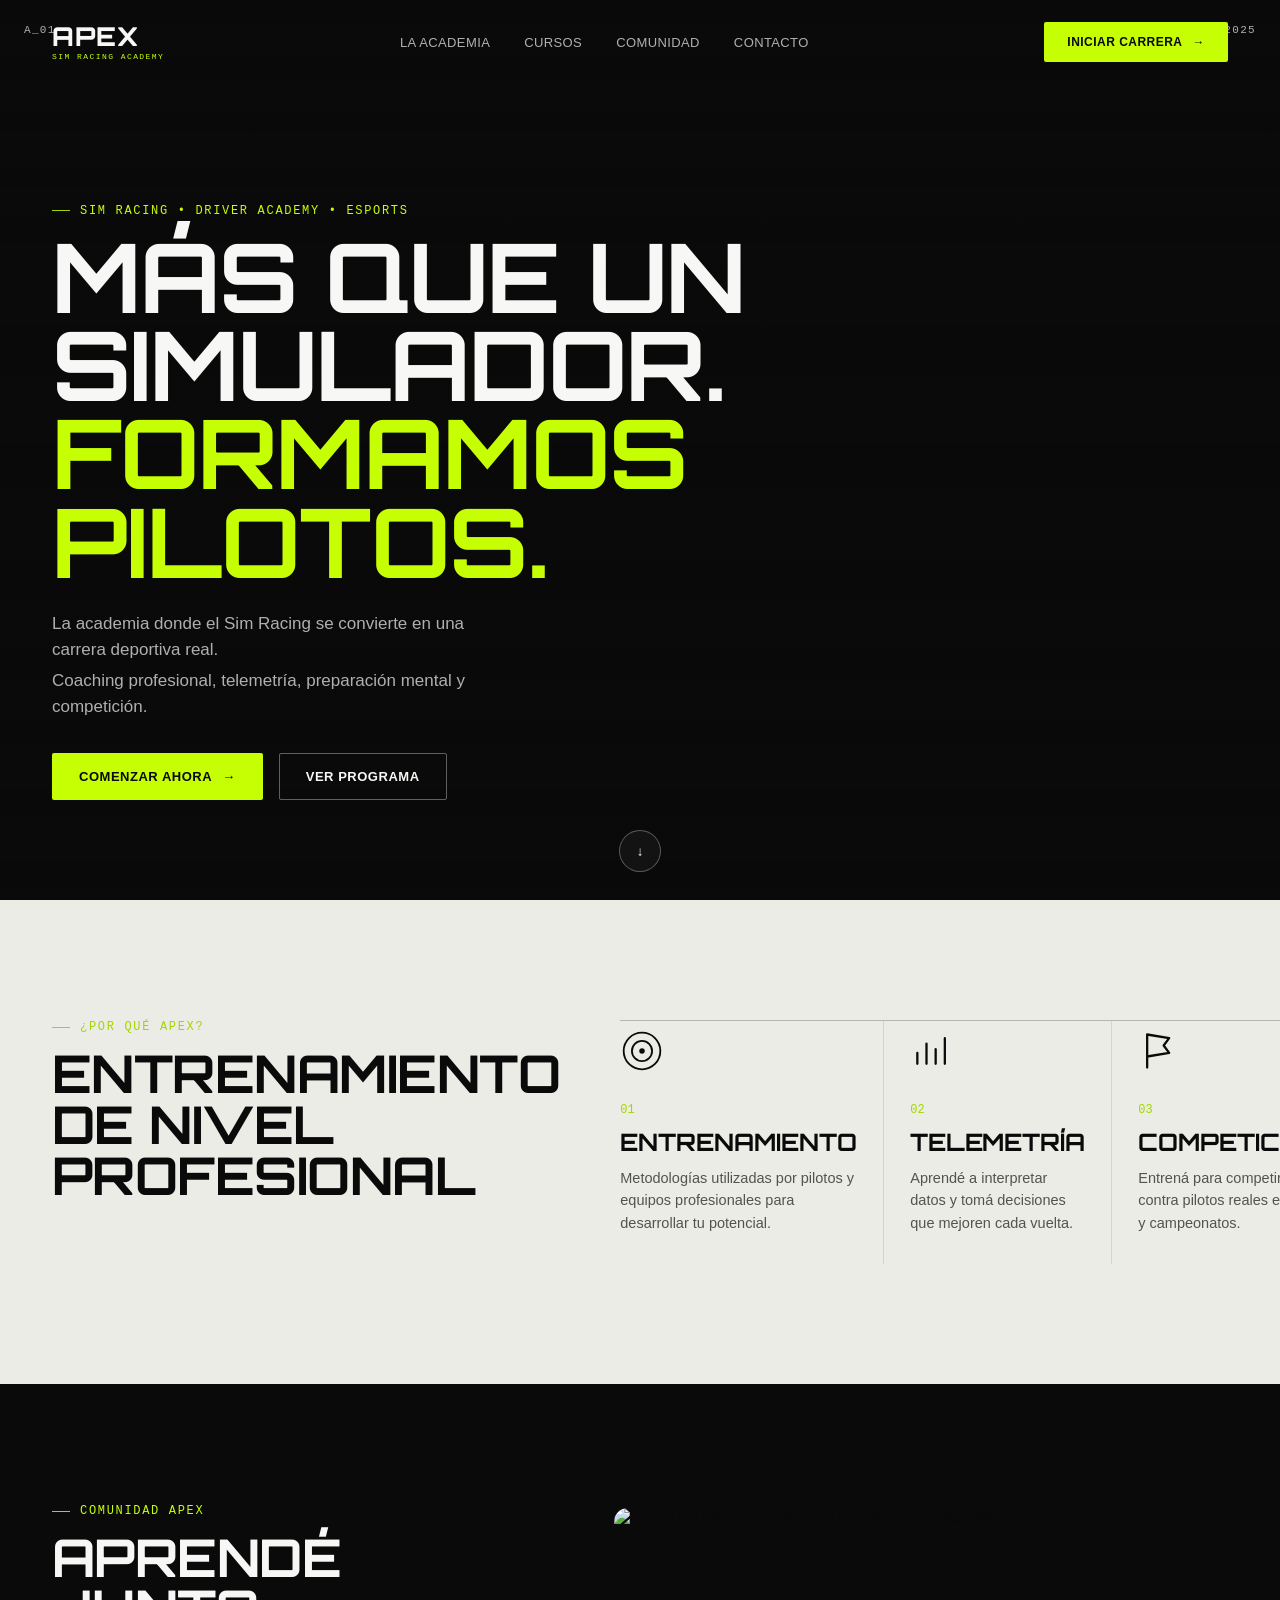
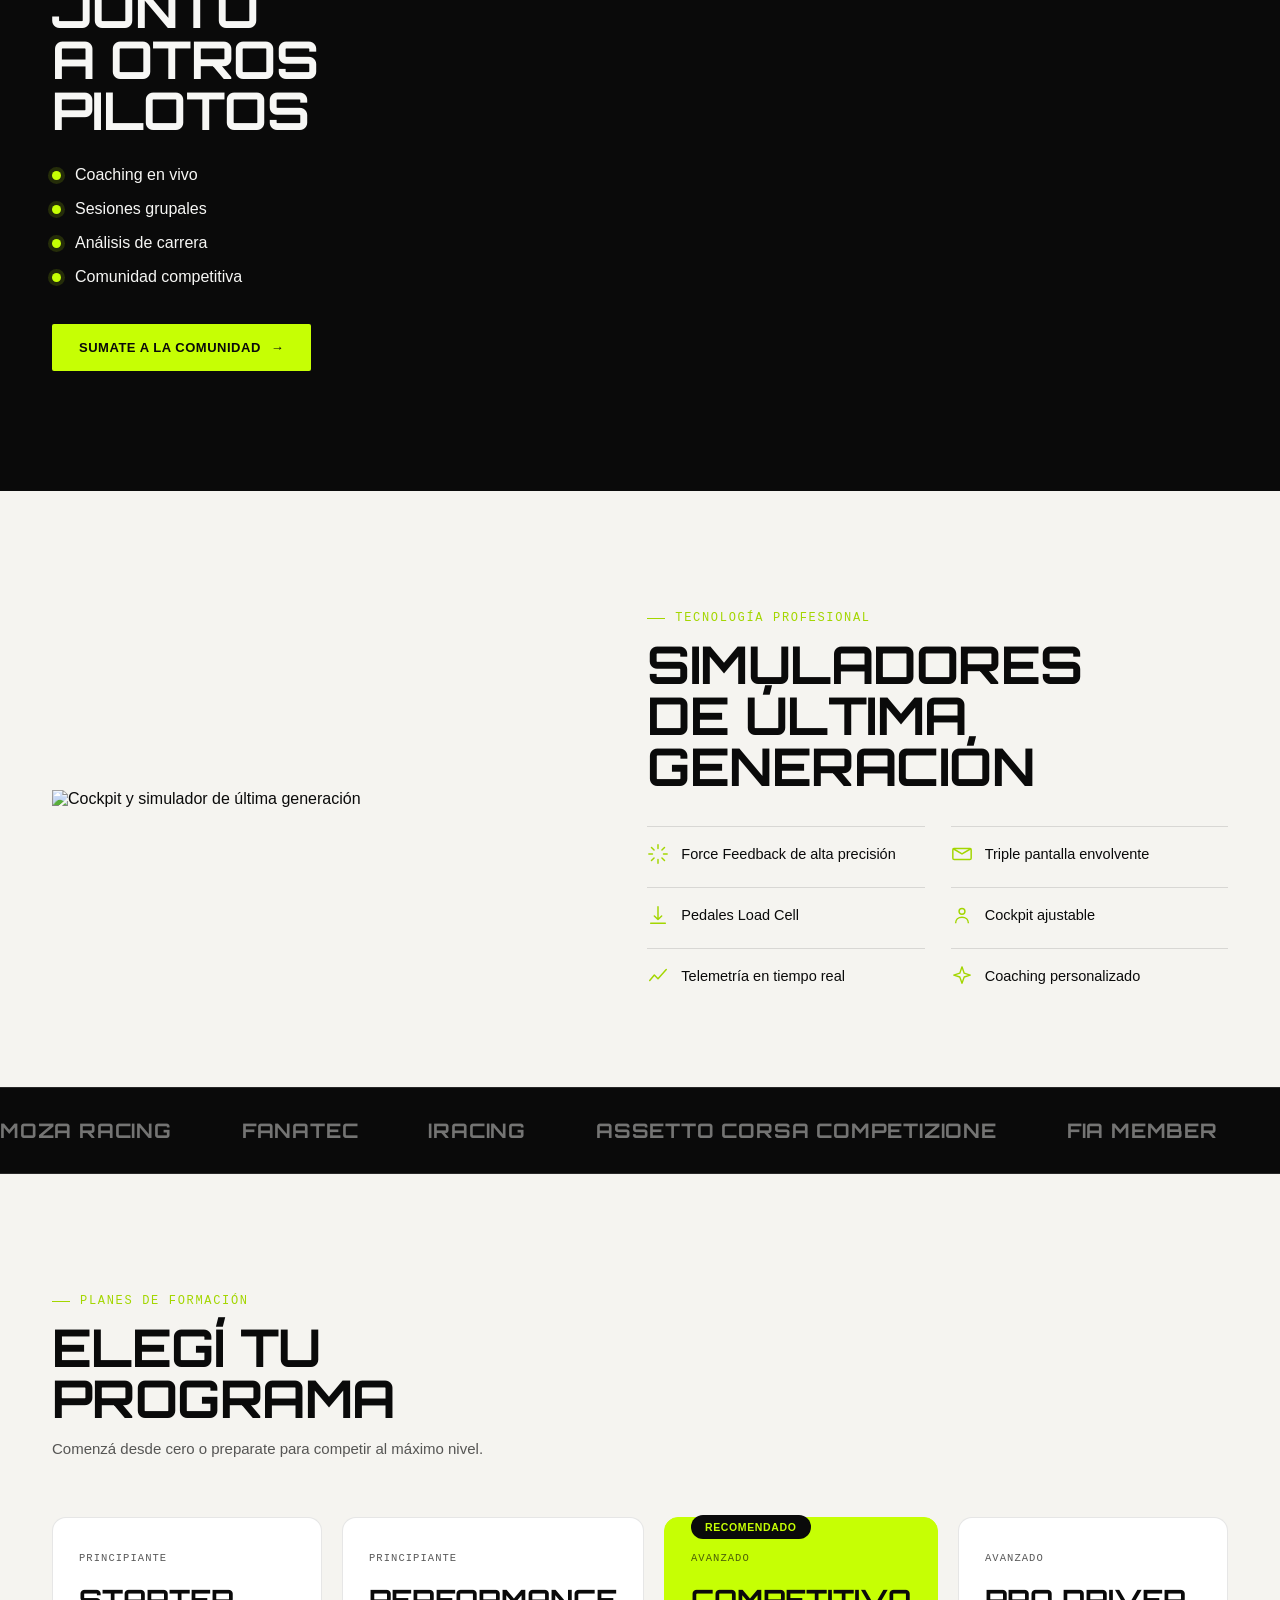
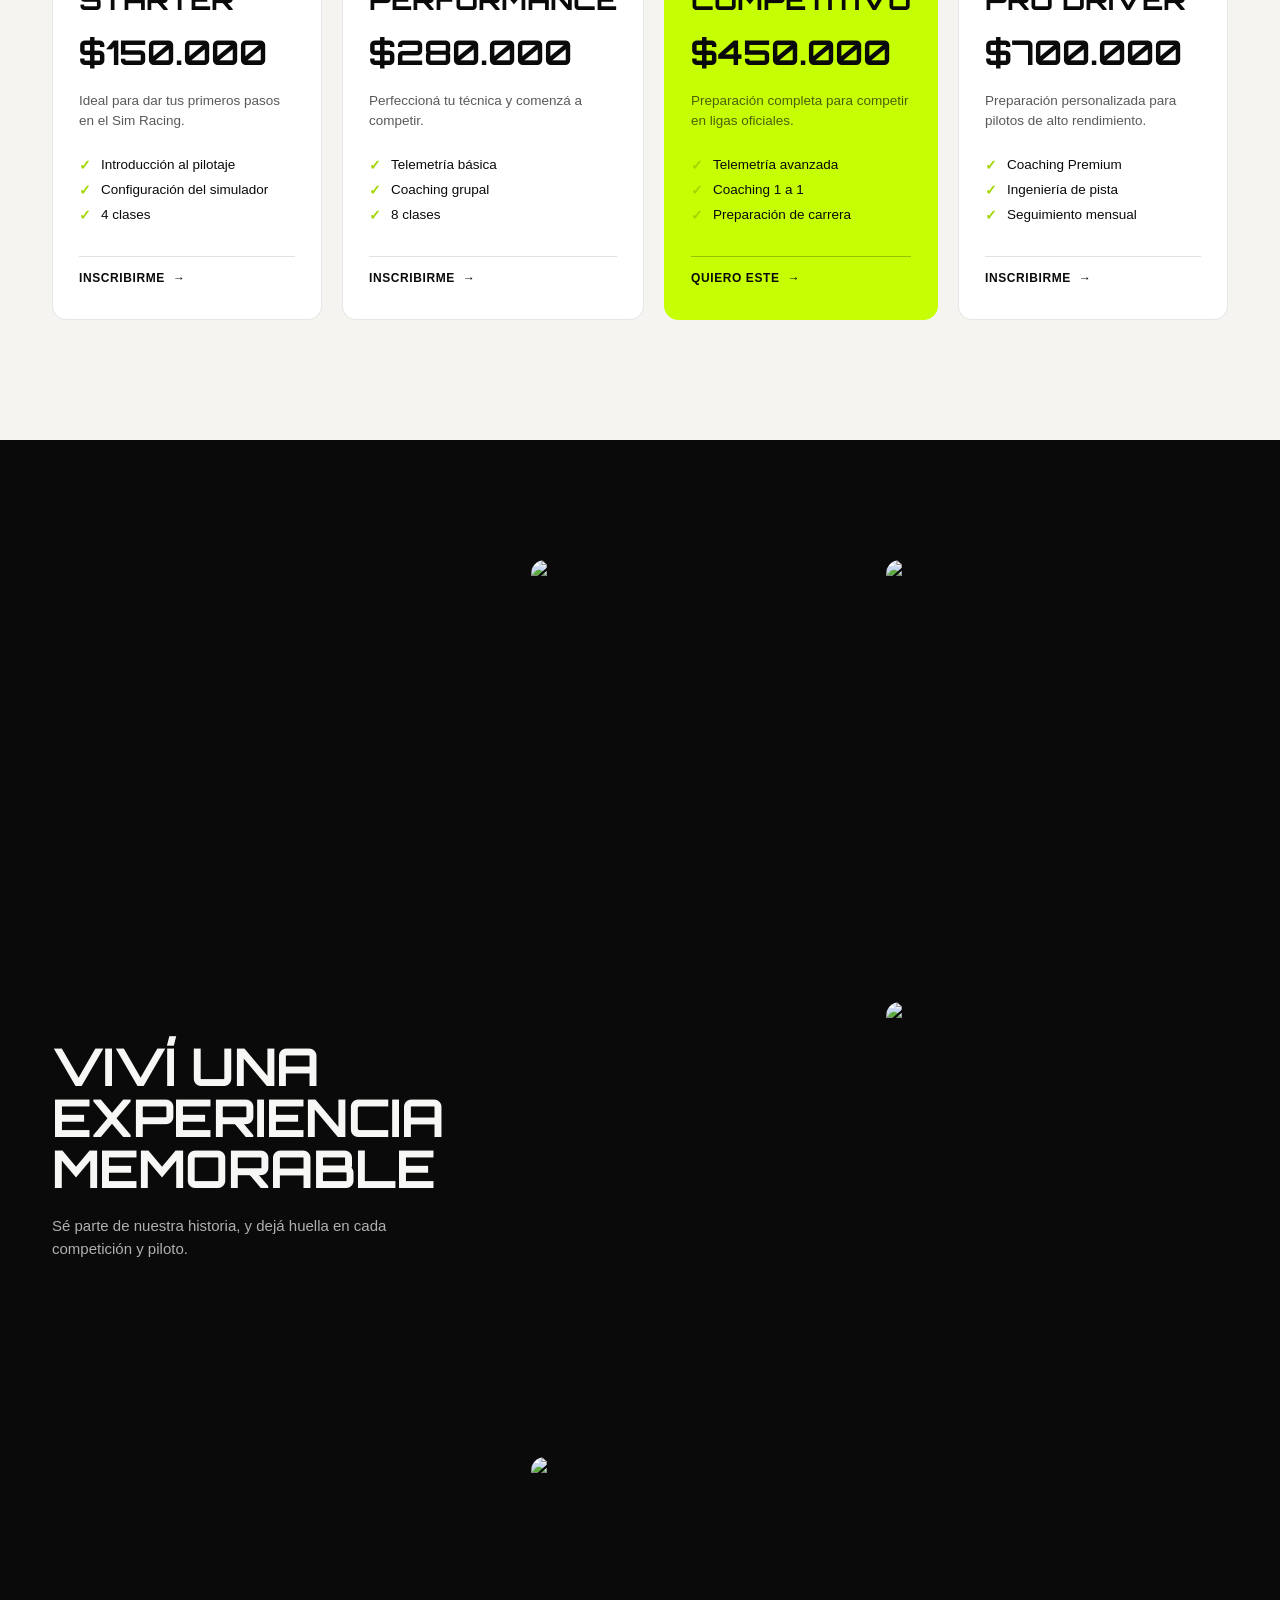
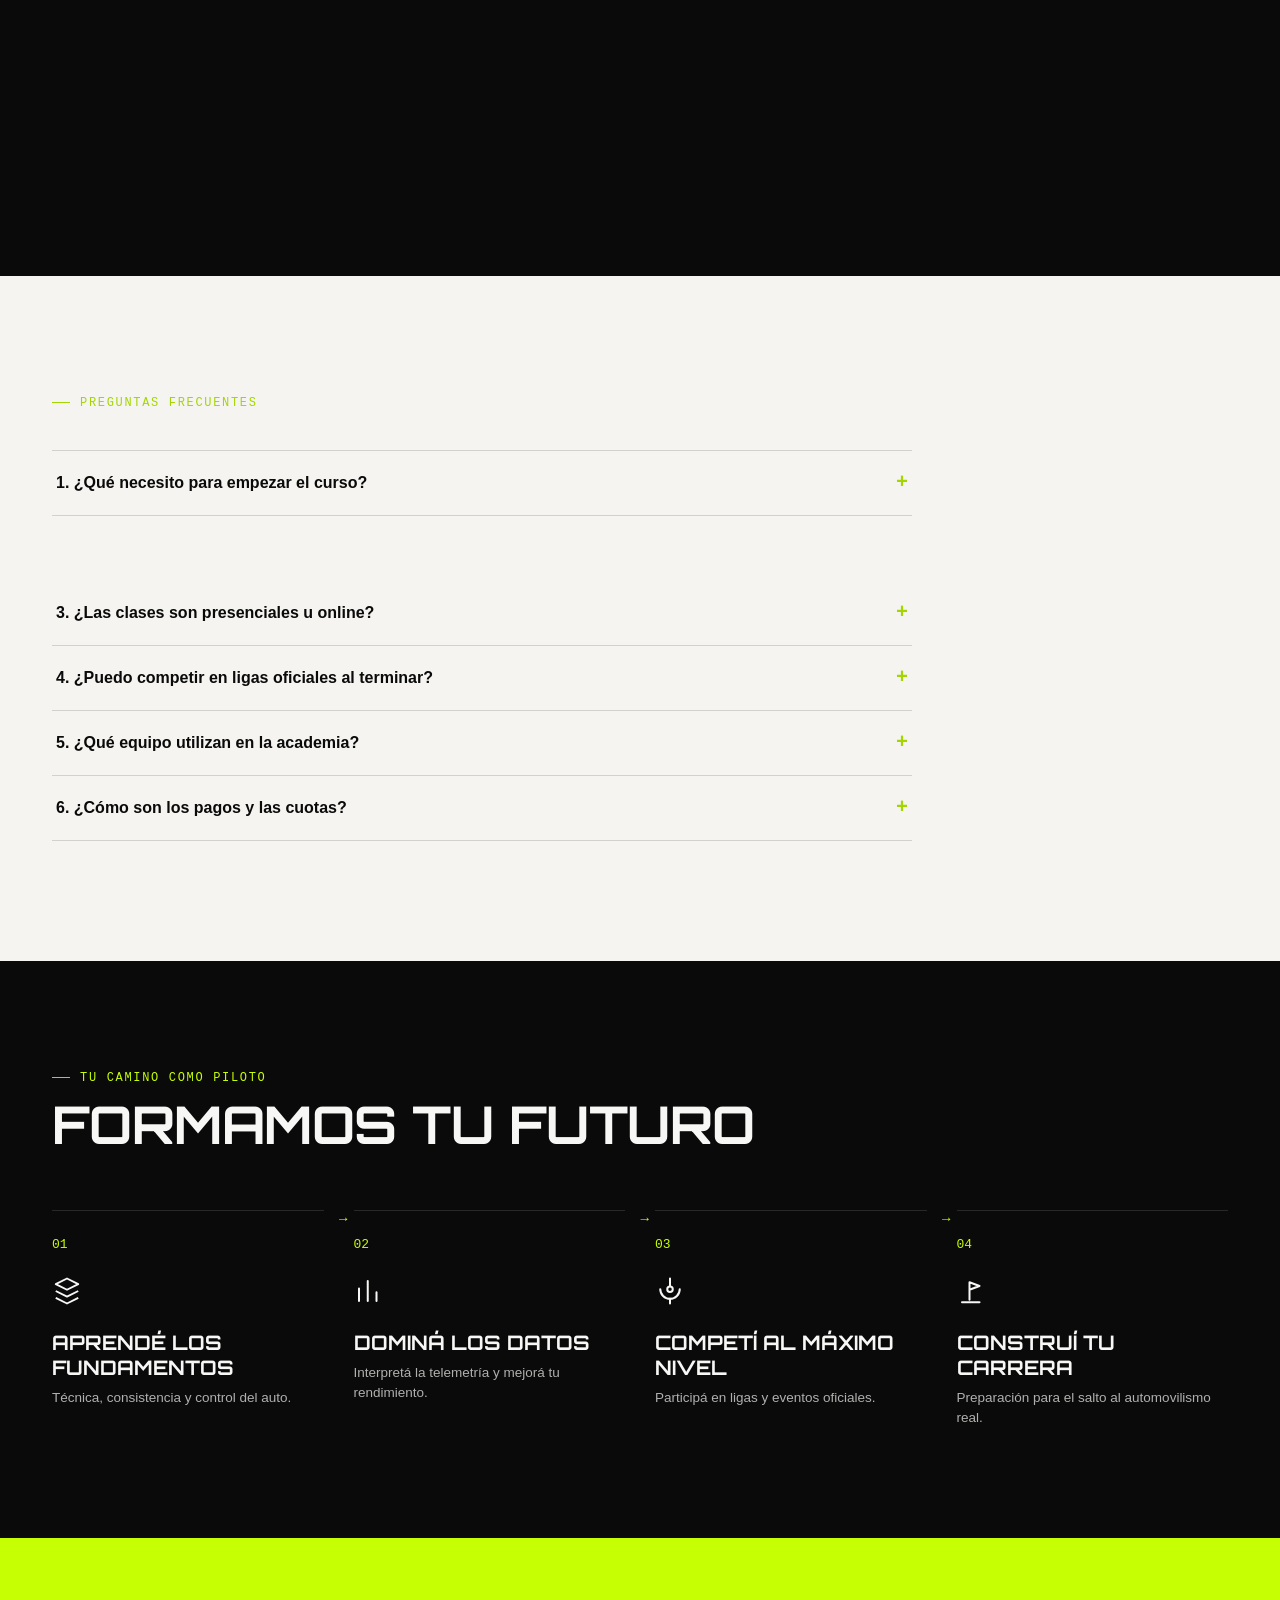
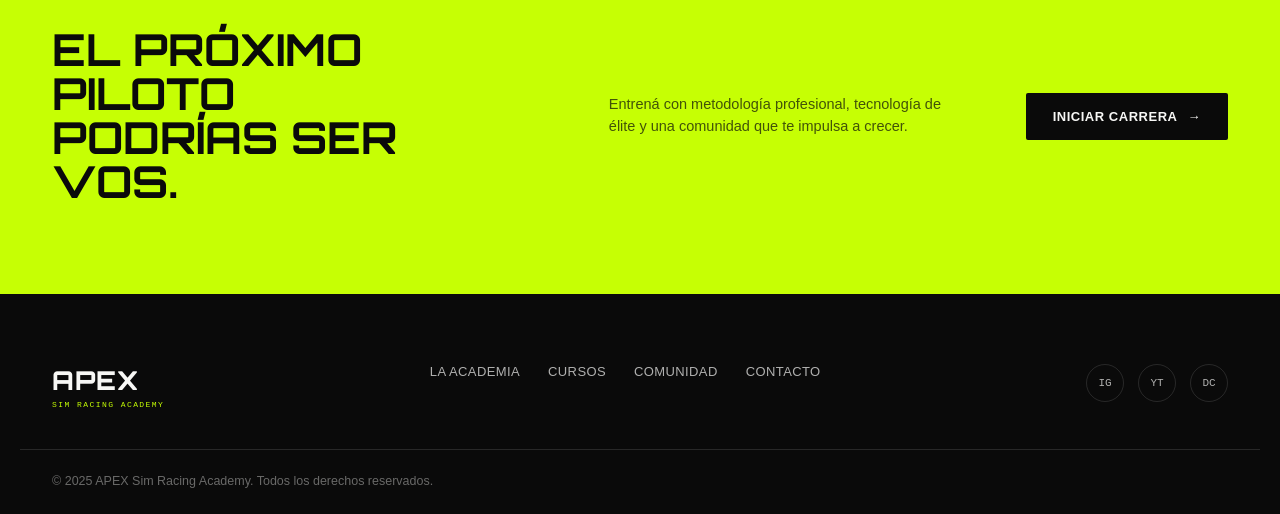
==== index.html @ f05c0f5e "Add files via upload primer subida" ====
<!DOCTYPE html>
<html lang="es">
<head>
  <meta charset="UTF-8" />
  <meta name="viewport" content="width=device-width, initial-scale=1.0" />
  <title>APEX — Sim Racing Academy</title>
  <meta name="description" content="La academia donde el Sim Racing se convierte en una carrera deportiva real. Coaching profesional, telemetría, preparación mental y competición." />
 <link rel="preconnect" href="https://fonts.googleapis.com">
 <link rel="preconnect" href="https://fonts.gstatic.com" crossorigin>
 <link href="https://fonts.googleapis.com/css2?family=Orbitron:wght@400..900&display=swap" rel="stylesheet">
  <link rel="stylesheet" href="css/style.css" />
  
</head>
<body>

  <!-- ===== NAVBAR ===== -->
  <header class="navbar" id="navbar">
    <div class="container navbar__inner">
      <a href="#" class="logo">
        <span class="logo__mark">APEX</span>
        <span class="logo__sub">SIM RACING ACADEMY</span>
      </a>

      <nav class="nav" id="nav">
        <a href="#academia" class="nav__link">La Academia</a>
        <a href="#programas" class="nav__link">Cursos</a>
        <a href="#comunidad" class="nav__link">Comunidad</a>
        <a href="#faq" class="nav__link">Contacto</a>
      </nav>

      <a href="#programas" class="btn btn--lime btn--nav">Iniciar Carrera <span class="arrow">→</span></a>

      <button class="burger" id="burger" aria-label="Abrir menú" aria-expanded="false">
        <span></span><span></span><span></span>
      </button>
    </div>
  </header>

  <!-- ===== HERO ===== -->
  <section class="hero" id="hero">
       <!-- ===== REEMPLAZAR ESTE BLOQUE EN TU HTML ===== -->
    <div class="hero__bg">
      <video autoplay muted loop playsinline class="hero__video">
        <source src="Video/video_hero.mp4" type="video/mp4" />
        Tu navegador no soporta videos nativos.
      </video>
      <div class="hero__scrim"></div>
    </div>
    <!-- ============================================== -->


    <div class="hero__frame-marks" aria-hidden="true">
      <span class="corner corner--tl">A_01</span>
      <span class="corner corner--tr">EST. 2025</span>
    </div>

    <div class="container hero__content">
      <p class="eyebrow eyebrow--light">Sim Racing • Driver Academy • Esports</p>
      <h1 class="hero__title">
        Más que un<br />
        simulador.<br />
        <span class="text-lime">Formamos pilotos.</span>
      </h1>
      <p class="hero__desc">
        La academia donde el Sim Racing se convierte en una carrera deportiva real.
      </p>
      <p class="hero__desc hero__desc--muted">
        Coaching profesional, telemetría, preparación mental y competición.
      </p>

      <div class="hero__actions">
        <a href="#programas" class="btn btn--lime">Comenzar ahora <span class="arrow">→</span></a>
        <a href="detalle.html" class="btn btn--ghost">Ver programa</a>
      </div>
    </div>

    <button class="scroll-cue" id="scrollCue" aria-label="Bajar a la siguiente sección">
      <span>↓</span>
    </button>
  </section>

  <!-- ===== POR QUÉ APEX ===== -->
  <section class="why" id="academia">
    <div class="container why__grid">
      <div class="why__intro reveal">
        <p class="eyebrow">¿Por qué APEX?</p>
        <h2 class="section-title">Entrenamiento<br />de nivel<br />profesional</h2>
      </div>

      <div class="why__cards">
        <article class="why-card reveal">
          <div class="why-card__icon">
            <svg viewBox="0 0 48 48" fill="none"><circle cx="24" cy="24" r="20" stroke="currentColor" stroke-width="2"/><circle cx="24" cy="24" r="11" stroke="currentColor" stroke-width="2"/><circle cx="24" cy="24" r="3" fill="currentColor"/></svg>
          </div>
          <span class="why-card__num">01</span>
          <h3 class="why-card__title">Entrenamiento</h3>
          <p class="why-card__text">Metodologías utilizadas por pilotos y equipos profesionales para desarrollar tu potencial.</p>
        </article>

        <article class="why-card reveal">
          <div class="why-card__icon">
            <svg viewBox="0 0 48 48" fill="none"><path d="M8 38V26M18 38V16M28 38V22M38 38V10" stroke="currentColor" stroke-width="2.5" stroke-linecap="round"/></svg>
          </div>
          <span class="why-card__num">02</span>
          <h3 class="why-card__title">Telemetría</h3>
          <p class="why-card__text">Aprendé a interpretar datos y tomá decisiones que mejoren cada vuelta.</p>
        </article>

        <article class="why-card reveal">
          <div class="why-card__icon">
            <svg viewBox="0 0 48 48" fill="none"><path d="M10 6v36M10 6l24 4-6 8 6 8-24 4" stroke="currentColor" stroke-width="2.5" stroke-linejoin="round" stroke-linecap="round"/></svg>
          </div>
          <span class="why-card__num">03</span>
          <h3 class="why-card__title">Competición</h3>
          <p class="why-card__text">Entrená para competir contra pilotos reales en ligas y campeonatos.</p>
        </article>
      </div>
    </div>
  </section>

  <!-- ===== COMUNIDAD ===== -->
  <section class="community" id="comunidad">
    <div class="container community__grid">
      <div class="community__text reveal">
        <p class="eyebrow eyebrow--light">Comunidad APEX</p>
        <h2 class="section-title text-white">Aprendé junto<br />a otros pilotos</h2>

        <ul class="community__list">
          <li><span class="dot"></span> Coaching en vivo</li>
          <li><span class="dot"></span> Sesiones grupales</li>
          <li><span class="dot"></span> Análisis de carrera</li>
          <li><span class="dot"></span> Comunidad competitiva</li>
        </ul>

        <a href="#faq" class="btn btn--lime">Sumate a la comunidad <span class="arrow">→</span></a>
      </div>

      <div class="community__media reveal">
        <img src="images/imagen_02.jpg" alt="Grupo de pilotos entrenando juntos en simuladores" />
      </div>
    </div>
  </section>

  <!-- ===== TECNOLOGÍA ===== -->
  <section class="tech">
    <div class="container tech__grid">
      <div class="tech__media reveal">
        <img src="images/imagen_03.png" alt="Cockpit y simulador de última generación" />
      </div>

      <div class="tech__text reveal">
        <p class="eyebrow">Tecnología profesional</p>
        <h2 class="section-title">Simuladores<br />de última<br />generación</h2>

        <div class="tech__features">
          <div class="tech-feature">
            <svg viewBox="0 0 24 24" fill="none"><path d="M12 2v4M12 18v4M4.9 4.9l2.8 2.8M16.3 16.3l2.8 2.8M2 12h4M18 12h4M4.9 19.1l2.8-2.8M16.3 7.7l2.8-2.8" stroke="currentColor" stroke-width="1.6" stroke-linecap="round"/></svg>
            <span>Force Feedback de alta precisión</span>
          </div>
          <div class="tech-feature">
            <svg viewBox="0 0 24 24" fill="none"><rect x="2" y="6" width="20" height="12" rx="1.5" stroke="currentColor" stroke-width="1.6"/><path d="M2 6l10 6 10-6" stroke="currentColor" stroke-width="1.6"/></svg>
            <span>Triple pantalla envolvente</span>
          </div>
          <div class="tech-feature">
            <svg viewBox="0 0 24 24" fill="none"><path d="M12 3v14M8 13l4 4 4-4" stroke="currentColor" stroke-width="1.6" stroke-linecap="round" stroke-linejoin="round"/><path d="M4 21h16" stroke="currentColor" stroke-width="1.6" stroke-linecap="round"/></svg>
            <span>Pedales Load Cell</span>
          </div>
          <div class="tech-feature">
            <svg viewBox="0 0 24 24" fill="none"><circle cx="12" cy="8" r="3.2" stroke="currentColor" stroke-width="1.6"/><path d="M5 21c0-4 3-6.5 7-6.5S19 17 19 21" stroke="currentColor" stroke-width="1.6"/></svg>
            <span>Cockpit ajustable</span>
          </div>
          <div class="tech-feature">
            <svg viewBox="0 0 24 24" fill="none"><path d="M3 17l5-6 4 4 9-10" stroke="currentColor" stroke-width="1.6" stroke-linecap="round" stroke-linejoin="round"/></svg>
            <span>Telemetría en tiempo real</span>
          </div>
          <div class="tech-feature">
            <svg viewBox="0 0 24 24" fill="none"><path d="M12 2l2.4 6.9L21 11l-6.6 2.1L12 20l-2.4-6.9L3 11l6.6-2.1L12 2z" stroke="currentColor" stroke-width="1.5" stroke-linejoin="round"/></svg>
            <span>Coaching personalizado</span>
          </div>
        </div>
      </div>
    </div>

    <!-- Brand strip -->
    <div class="brandstrip">
      <div class="brandstrip__track">
        <span>MOZA RACING</span>
        <span>FANATEC</span>
        <span>iRACING</span>
        <span>ASSETTO CORSA COMPETIZIONE</span>
        <span>FIA MEMBER</span>
        <span>MOZA RACING</span>
        <span>FANATEC</span>
        <span>iRACING</span>
        <span>ASSETTO CORSA COMPETIZIONE</span>
        <span>FIA MEMBER</span>
      </div>
    </div>
  </section>

  <!-- ===== PLANES ===== -->
  <section class="pricing" id="programas">
    <div class="container">
      <div class="pricing__head reveal">
        <p class="eyebrow">Planes de formación</p>
        <h2 class="section-title">Elegí tu programa</h2>
        <p class="pricing__desc">Comenzá desde cero o preparate para competir al máximo nivel.</p>
      </div>

      <div class="pricing__grid">
        <article class="plan reveal">
          <p class="plan__tag">Principiante</p>
          <h3 class="plan__name">Starter</h3>
          <p class="plan__price">$150.000</p>
          <p class="plan__desc">Ideal para dar tus primeros pasos en el Sim Racing.</p>
          <ul class="plan__list">
            <li>Introducción al pilotaje</li>
            <li>Configuración del simulador</li>
            <li>4 clases</li>
          </ul>
          <a href="#" class="plan__cta">Inscribirme <span class="arrow">→</span></a>
        </article>

        <article class="plan reveal">
          <p class="plan__tag">Principiante</p>
          <h3 class="plan__name">Performance</h3>
          <p class="plan__price">$280.000</p>
          <p class="plan__desc">Perfeccioná tu técnica y comenzá a competir.</p>
          <ul class="plan__list">
            <li>Telemetría básica</li>
            <li>Coaching grupal</li>
            <li>8 clases</li>
          </ul>
          <a href="#" class="plan__cta">Inscribirme <span class="arrow">→</span></a>
        </article>

        <article class="plan plan--featured reveal">
          <p class="plan__badge">Recomendado</p>
          <p class="plan__tag">Avanzado</p>
          <h3 class="plan__name">Competitivo</h3>
          <p class="plan__price">$450.000</p>
          <p class="plan__desc">Preparación completa para competir en ligas oficiales.</p>
          <ul class="plan__list">
            <li>Telemetría avanzada</li>
            <li>Coaching 1 a 1</li>
            <li>Preparación de carrera</li>
          </ul>
          <a href="#" class="plan__cta plan__cta--dark">Quiero este <span class="arrow">→</span></a>
        </article>

        <article class="plan reveal">
          <p class="plan__tag">Avanzado</p>
          <h3 class="plan__name">Pro Driver</h3>
          <p class="plan__price">$700.000</p>
          <p class="plan__desc">Preparación personalizada para pilotos de alto rendimiento.</p>
          <ul class="plan__list">
            <li>Coaching Premium</li>
            <li>Ingeniería de pista</li>
            <li>Seguimiento mensual</li>
          </ul>
          <a href="#" class="plan__cta">Inscribirme <span class="arrow">→</span></a>
        </article>
      </div>
    </div>
  </section>

  <!-- ===== EXPERIENCIA / GALERÍA ===== -->
  <section class="gallery">
    <div class="container gallery__grid">
      <div class="gallery__text reveal">
        <h2 class="section-title text-white">Viví una<br />experiencia<br />memorable</h2>
        <p class="gallery__desc">Sé parte de nuestra historia, y dejá huella en cada competición y piloto.</p>
      </div>

      <div class="gallery__media">
        <div class="gallery__big reveal">
          <img src="images/imagen_04.jpg" alt="Piloto sosteniendo un trofeo de competición" />
        </div>
        <div class="gallery__small-grid">
          <div class="reveal"><img src="images/imagen_05.jpg" alt="Pilotos analizando telemetría en vivo" /></div>
          <div class="reveal"><img src="images/imagen_06.jpg" alt="Detalle de manos en el volante durante una carrera" /></div>
        </div>
        <div class="gallery__wide reveal">
          <img src="images/imagen_07.jpg" alt="Sala de simuladores APEX con vista general" />
        </div>
      </div>
    </div>
  </section>

  <!-- ===== FAQ ===== -->
  <section class="faq" id="faq">
    <div class="container">
      <p class="eyebrow reveal">Preguntas frecuentes</p>

      <div class="faq__list">
        <div class="faq-item reveal">
          <button class="faq-item__q">
            <span>1. ¿Qué necesito para empezar el curso?</span>
            <span class="faq-item__icon">+</span>
          </button>
          <div class="faq-item__a">
            <p>Solo necesitás ganas de aprender. Nosotros ponemos el simulador, el equipo y el plan de entrenamiento adaptado a tu nivel.</p>
          </div>
        </div>

        <div class="faq-item reveal">
          <button class="faq-item__q">
            <span>2. ¿Necesito experiencia previa en Sim Racing?</span>
            <span class="faq-item__icon">+</span>
          </button>
          <div class="faq-item__a">
            <p>No. Tenemos programas para principiantes que arrancan desde cero y programas avanzados para pilotos con experiencia.</p>
          </div>
        </div>

        <div class="faq-item reveal">
          <button class="faq-item__q">
            <span>3. ¿Las clases son presenciales u online?</span>
            <span class="faq-item__icon">+</span>
          </button>
          <div class="faq-item__a">
            <p>Ofrecemos ambas modalidades: entrenamiento presencial en nuestro centro y coaching online con telemetría compartida.</p>
          </div>
        </div>

        <div class="faq-item reveal">
          <button class="faq-item__q">
            <span>4. ¿Puedo competir en ligas oficiales al terminar?</span>
            <span class="faq-item__icon">+</span>
          </button>
          <div class="faq-item__a">
            <p>Sí, los planes Competitivo y Pro Driver incluyen preparación específica para competir en ligas y campeonatos oficiales.</p>
          </div>
        </div>

        <div class="faq-item reveal">
          <button class="faq-item__q">
            <span>5. ¿Qué equipo utilizan en la academia?</span>
            <span class="faq-item__icon">+</span>
          </button>
          <div class="faq-item__a">
            <p>Trabajamos con marcas líderes del sector como Moza Racing, Fanatec y simuladores certificados para competición oficial.</p>
          </div>
        </div>

        <div class="faq-item reveal">
          <button class="faq-item__q">
            <span>6. ¿Cómo son los pagos y las cuotas?</span>
            <span class="faq-item__icon">+</span>
          </button>
          <div class="faq-item__a">
            <p>Podés abonar cada plan en un pago único o en cuotas. Escribinos y te contamos las opciones disponibles.</p>
          </div>
        </div>
      </div>
    </div>
  </section>

  <!-- ===== PROCESO ===== -->
  <section class="process">
    <div class="container">
      <p class="eyebrow eyebrow--light reveal">Tu camino como piloto</p>
      <h2 class="section-title text-white reveal">Formamos tu futuro</h2>

      <div class="process__grid">
        <div class="process-step reveal">
          <span class="process-step__num">01</span>
          <svg viewBox="0 0 24 24" fill="none"><path d="M12 2l9 4.5L12 11 3 6.5 12 2z" stroke="currentColor" stroke-width="1.5" stroke-linejoin="round"/><path d="M3 12l9 4.5 9-4.5M3 17.5l9 4.5 9-4.5" stroke="currentColor" stroke-width="1.5" stroke-linejoin="round"/></svg>
          <h3>Aprendé los fundamentos</h3>
          <p>Técnica, consistencia y control del auto.</p>
        </div>
        <div class="process-step reveal">
          <span class="process-step__num">02</span>
          <svg viewBox="0 0 24 24" fill="none"><path d="M4 20V10M11 20V4M18 20v-7" stroke="currentColor" stroke-width="1.6" stroke-linecap="round"/></svg>
          <h3>Dominá los datos</h3>
          <p>Interpretá la telemetría y mejorá tu rendimiento.</p>
        </div>
        <div class="process-step reveal">
          <span class="process-step__num">03</span>
          <svg viewBox="0 0 24 24" fill="none"><path d="M12 2v6M12 22v-4M4.2 10.5a7.8 7.8 0 0015.6 0" stroke="currentColor" stroke-width="1.6" stroke-linecap="round"/><circle cx="12" cy="10.5" r="2.2" stroke="currentColor" stroke-width="1.6"/></svg>
          <h3>Competí al máximo nivel</h3>
          <p>Participá en ligas y eventos oficiales.</p>
        </div>
        <div class="process-step reveal">
          <span class="process-step__num">04</span>
          <svg viewBox="0 0 24 24" fill="none"><path d="M10 5v14M10 5l8 3-8 3" stroke="currentColor" stroke-width="1.6" stroke-linejoin="round" stroke-linecap="round"/><path d="M4 21h14" stroke="currentColor" stroke-width="1.6" stroke-linecap="round"/></svg>
          <h3>Construí tu carrera</h3>
          <p>Preparación para el salto al automovilismo real.</p>
        </div>
      </div>
    </div>
  </section>

  <!-- ===== CTA FINAL ===== -->
  <section class="cta-final">
    <div class="container cta-final__inner reveal">
      <h2 class="cta-final__title">El próximo piloto<br />podrías ser vos.</h2>
      <p class="cta-final__text">Entrená con metodología profesional, tecnología de élite y una comunidad que te impulsa a crecer.</p>
      <a href="#programas" class="btn btn--dark">Iniciar carrera <span class="arrow">→</span></a>
    </div>
  </section>

  <!-- ===== FOOTER ===== -->
  <footer class="footer">
    <div class="container footer__grid">
      <div class="footer__brand">
        <span class="logo__mark">APEX</span>
        <span class="logo__sub">SIM RACING ACADEMY</span>
      </div>

      <nav class="footer__links">
        <a href="#academia">La Academia</a>
        <a href="#programas">Cursos</a>
        <a href="#comunidad">Comunidad</a>
        <a href="#faq">Contacto</a>
      </nav>

      <div class="footer__social">
        <a href="#" aria-label="Instagram">IG</a>
        <a href="#" aria-label="YouTube">YT</a>
        <a href="#" aria-label="Discord">DC</a>
      </div>
    </div>
    <div class="container footer__bottom">
      <p>© 2025 APEX Sim Racing Academy. Todos los derechos reservados.</p>
    </div>
  </footer>

  <script src="js/script.js"></script>
</body>
</html>
---- css/style.css ----
/* =========================================================
   APEX SIM RACING ACADEMY — STYLE SHEET
   Tokens: bg #0a0a0a / #f5f4f0, accent lime #c6ff04
   Type: Barlow Condensed (display) + Inter (body) + Space Mono (data)
   ========================================================= */

:root{
  --black: #0a0a0a;
  --black-soft: #131313;
  --panel: #1a1a1a;
  --line: rgba(255,255,255,0.12);

  --lime: #c6ff04;
  --lime-dim: #a3d600;

  --paper: #f5f4f0;
  --paper-alt: #ececE6;

  --ink: #0a0a0a;
  --ink-soft: rgba(10,10,10,0.68);
  --white: #f7f7f5;
  --white-soft: rgba(247,247,245,0.7);

  --font-display:"Orbitron", sans-serif;
  --font-body: "Inter", sans-serif;
  --font-mono: "Space Mono", monospace;

  --container: 1240px;
  --radius: 14px;
  --ease: cubic-bezier(.16,.8,.28,1);
}

*, *::before, *::after{ box-sizing: border-box; }
html{ scroll-behavior: smooth; }
body{
  margin: 0;
  background: var(--paper);
  color: var(--ink);
  font-family: var(--font-body);
  -webkit-font-smoothing: antialiased;
  overflow-x: hidden;
}
img{ max-width: 100%; display: block; }
a{ color: inherit; text-decoration: none; }
ul{ margin: 0; padding: 0; list-style: none; }
button{ font-family: inherit; cursor: pointer; }

.container{
  width: 100%;
  max-width: var(--container);
  margin: 0 auto;
  padding: 0 32px;
}

.text-lime{ color: var(--lime); }
.text-white{ color: var(--white); }

.eyebrow{
  font-family: var(--font-mono);
  font-size: 12px;
  letter-spacing: 0.14em;
  text-transform: uppercase;
  color: var(--lime-dim);
  margin: 0 0 14px;
  display: flex;
  align-items: center;
  gap: 10px;
}
.eyebrow::before{
  content: "";
  width: 18px;
  height: 1px;
  background: var(--lime-dim);
  display: inline-block;
}
.eyebrow--light{ color: var(--lime); }

.section-title{
  font-family: var(--font-display);
  font-weight: 700;
  font-size: clamp(34px, 5vw, 52px);
  line-height: 0.98;
  letter-spacing: -0.01em;
  text-transform: uppercase;
  margin: 0;
}

/* buttons */
.btn{
  display: inline-flex;
  align-items: center;
  gap: 10px;
  font-family: var(--font-body);
  font-weight: 600;
  font-size: 13px;
  letter-spacing: 0.04em;
  text-transform: uppercase;
  padding: 15px 26px;
  border-radius: 2px;
  border: 1px solid transparent;
  transition: transform .35s var(--ease), background .3s ease, color .3s ease, border-color .3s ease;
  white-space: nowrap;
}
.btn .arrow{ transition: transform .3s var(--ease); }
.btn:hover .arrow{ transform: translateX(4px); }
.btn:hover{ transform: translateY(-2px); }

.btn--lime{ background: var(--lime); color: var(--black); }
.btn--lime:hover{ background: var(--white); }

.btn--ghost{ background: transparent; color: var(--white); border-color: rgba(255,255,255,0.35); }
.btn--ghost:hover{ border-color: var(--white); background: rgba(255,255,255,0.06); }

.btn--dark{ background: var(--black); color: var(--white); }
.btn--dark:hover{ background: var(--panel); }

.btn--nav{ padding: 12px 22px; font-size: 12px; }

/* =========================================================
   NAVBAR
   ========================================================= */
.navbar{
  position: fixed;
  top: 0; left: 0; right: 0;
  z-index: 100;
  padding: 22px 0;
  transition: padding .4s var(--ease), background .4s var(--ease), box-shadow .4s var(--ease), border-color .4s var(--ease);
  border-bottom: 1px solid transparent;
}
.navbar.is-scrolled{
  padding: 12px 0;
  background: rgba(10,10,10,0.86);
  backdrop-filter: blur(14px);
  border-bottom-color: var(--line);
  box-shadow: 0 10px 30px rgba(0,0,0,0.25);
}
.navbar__inner{
  display: flex;
  align-items: center;
  justify-content: space-between;
  gap: 24px;
}

.logo{ display: flex; flex-direction: column; line-height: 1; gap: 4px; }
.logo__mark{
  font-family: var(--font-display);
  font-weight: 800;
  font-size: 26px;
  letter-spacing: 0.02em;
  color: var(--white);
}
.logo__sub{
  font-family: var(--font-mono);
  font-size: 8px;
  letter-spacing: 0.18em;
  color: var(--lime);
}

.nav{ display: flex; align-items: center; gap: 34px; }
.nav__link{
  position: relative;
  font-size: 13px;
  font-weight: 500;
  letter-spacing: 0.03em;
  text-transform: uppercase;
  color: var(--white-soft);
  transition: color .3s ease;
}
.nav__link::after{
  content: "";
  position: absolute;
  left: 0; bottom: -6px;
  width: 0; height: 1px;
  background: var(--lime);
  transition: width .3s var(--ease);
}
.nav__link:hover{ color: var(--white); }
.nav__link:hover::after{ width: 100%; }

.burger{
  display: none;
  flex-direction: column;
  justify-content: center;
  gap: 5px;
  width: 34px; height: 34px;
  background: transparent;
  border: none;
  padding: 0;
}
.burger span{
  width: 100%; height: 2px;
  background: var(--white);
  border-radius: 2px;
  transition: transform .3s var(--ease), opacity .3s var(--ease);
}
.burger[aria-expanded="true"] span:nth-child(1){ transform: translateY(7px) rotate(45deg); }
.burger[aria-expanded="true"] span:nth-child(2){ opacity: 0; }
.burger[aria-expanded="true"] span:nth-child(3){ transform: translateY(-7px) rotate(-45deg); }

/* =========================================================
   HERO
   ========================================================= */
.hero{
  position: relative;
  min-height: 100vh;
  display: flex;
  align-items: flex-end;
  background: var(--black);
  overflow: hidden;
}
.hero__bg{ position: absolute; inset: 0; z-index: 0; }
/* =========================================================
   REEMPLAZAR EL BLOQUE DE LA IMAGEN POR ESTE PARA EL VIDEO
   ========================================================= */
.hero__video {
  width: 100%;
  height: 100%;
  object-fit: cover; /* Evita que el video se deforme */
  opacity: 0.65;      /* Controla la opacidad del video (0.65 = 65% visible). Bájalo si quieres más oscuridad */
  transform: scale(1.08);
  animation: heroZoom 16s var(--ease) forwards; /* Mantiene tu animación original de zoom */
  pointer-events: none; /* Evita interacciones accidentales con el video */
}

@keyframes heroZoom{ to{ transform: scale(1); } }
.hero__scrim{
  position: absolute; inset: 0;
  background:
    linear-gradient(180deg, rgba(10,10,10,0.75) 0%, rgba(10,10,10,0.25) 30%, rgba(10,10,10,0.55) 68%, rgba(10,10,10,0.96) 100%);
}

.hero__frame-marks{
  position: absolute; inset: 24px;
  display: flex; justify-content: space-between; align-items: flex-start;
  z-index: 2;
  pointer-events: none;
}
.corner{
  font-family: var(--font-mono);
  font-size: 11px;
  letter-spacing: 0.12em;
  color: var(--white-soft);
}

.hero__content{
  position: relative;
  z-index: 2;
  padding-bottom: 100px;
  padding-top: 160px;
}
.hero__title{
  font-family: var(--font-display);
  font-weight: 700;
  text-transform: uppercase;
  color: var(--white);
  font-size: clamp(44px, 8vw, 96px);
  line-height: 0.92;
  letter-spacing: -0.01em;
  margin: 0 0 26px;
  max-width: 780px;
}
.hero__desc{
  font-size: 17px;
  color: var(--white-soft);
  max-width: 460px;
  margin: 0 0 6px;
  line-height: 1.5;
}
.hero__desc--muted{ margin-bottom: 34px; }

.hero__actions{ display: flex; gap: 16px; flex-wrap: wrap; }

.scroll-cue{
  position: absolute;
  bottom: 28px; left: 50%;
  transform: translateX(-50%);
  z-index: 3;
  width: 42px; height: 42px;
  border-radius: 50%;
  border: 1px solid rgba(255,255,255,0.3);
  background: rgba(255,255,255,0.04);
  color: var(--white);
  display: flex; align-items: center; justify-content: center;
  animation: bob 2.4s ease-in-out infinite;
  transition: border-color .3s ease, background .3s ease;
}
.scroll-cue:hover{ border-color: var(--lime); background: rgba(198,255,4,0.1); }
@keyframes bob{ 0%,100%{ transform: translateX(-50%) translateY(0); } 50%{ transform: translateX(-50%) translateY(8px); } }

/* =========================================================
   WHY (¿Por qué APEX?)
   ========================================================= */
.why{ background: var(--paper-alt); padding: 120px 0; }
.why__grid{
  display: grid;
  grid-template-columns: 0.85fr 1.6fr;
  gap: 60px;
  align-items: start;
}

.why__cards{
  display: grid;
  grid-template-columns: repeat(3, 1fr);
  gap: 1px;
  background: rgba(10,10,10,0.1);
  border-top: 1px solid rgba(10,10,10,0.15);
}
.why-card{
  background: var(--paper-alt);
  padding: 8px 26px 30px 0;
  transition: background .35s ease, transform .35s var(--ease);
  position: relative;
}
.why-card:not(:first-child){ padding-left: 26px; }
.why-card:hover{ background: rgba(10,10,10,0.04); transform: translateY(-4px); }
.why-card__icon{
  width: 44px; height: 44px;
  color: var(--ink);
  margin-bottom: 30px;
  transition: color .35s ease, transform .35s var(--ease);
}
.why-card:hover .why-card__icon{ color: var(--lime-dim); transform: scale(1.08); }
.why-card__num{
  display: block;
  font-family: var(--font-mono);
  font-size: 12px;
  color: var(--lime-dim);
  margin-bottom: 10px;
}
.why-card__title{
  font-family: var(--font-display);
  font-size: 24px;
  font-weight: 700;
  text-transform: uppercase;
  margin: 0 0 10px;
}
.why-card__text{
  font-size: 14.5px;
  line-height: 1.55;
  color: var(--ink-soft);
  margin: 0;
}

/* =========================================================
   COMMUNITY
   ========================================================= */
.community{ background: var(--black); padding: 120px 0; }
.community__grid{
  display: grid;
  grid-template-columns: 0.9fr 1.1fr;
  gap: 60px;
  align-items: center;
}
.community__list{ margin: 30px 0 38px; display: flex; flex-direction: column; gap: 16px; }
.community__list li{
  display: flex; align-items: center; gap: 14px;
  font-size: 16px;
  color: var(--white);
  font-weight: 500;
}
.dot{
  width: 9px; height: 9px;
  border-radius: 50%;
  background: var(--lime);
  flex-shrink: 0;
  box-shadow: 0 0 0 4px rgba(198,255,4,0.14);
}
.community__media{
  border-radius: var(--radius);
  overflow: hidden;
  aspect-ratio: 4/3;
}
.community__media img{
  width: 100%; height: 100%; object-fit: cover;
  transition: transform .7s var(--ease);
}
.community__media:hover img{ transform: scale(1.05); }

.detalle_s1__media img{
  width: 100%; height: 100%; object-fit: var(--container);
  transition: transform .7s var(--ease);
}

/* =================================z========================
   TECH
   ========================================================= */
.tech{ background: var(--paper); padding: 120px 0 0; }
.tech__grid{
  display: grid;
  grid-template-columns: 0.95fr 1.05fr;
  gap: 70px;
  align-items: center;
  padding-bottom: 100px;
}
.tech__media{
    display:flex;
    justify-content:center;
    align-items:center;

    background:transparent;
    border-radius:0;
    overflow:visible;
}
.tech__media img{
    display:block;
    width:100%;
    height:auto;
    object-fit:contain;
    transition:transform .7s var(--ease);
}

.tech__media:hover img{
    transform:scale(1.03);
}

.tech__features{
  margin-top: 34px;
  display: grid;
  grid-template-columns: 1fr 1fr;
  gap: 22px 26px;
}
.tech-feature{
  display: flex; align-items: center; gap: 12px;
  font-size: 14.5px;
  font-weight: 500;
  padding-top: 16px;
  border-top: 1px solid rgba(10,10,10,0.12);
}
.tech-feature svg{ width: 22px; height: 22px; color: var(--lime-dim); flex-shrink: 0; }

.brandstrip{
  background: var(--black);
  padding: 30px 0;
  overflow: hidden;
  border-top: 1px solid var(--line);
  border-bottom: 1px solid var(--line);
}
.brandstrip__track{
  display: flex;
  gap: 70px;
  width: max-content;
  animation: marquee 22s linear infinite;
}
.brandstrip__track span{
  font-family: var(--font-display);
  font-weight: 700;
  font-size: 20px;
  letter-spacing: 0.04em;
  text-transform: uppercase;
  color: rgba(247,247,245,0.45);
  white-space: nowrap;
  transition: color .3s ease;
}
.brandstrip__track span:hover{ color: var(--lime); }
@keyframes marquee{ from{ transform: translateX(0); } to{ transform: translateX(-50%); } }

/* =========================================================
   PRICING
   ========================================================= */
.pricing{ background: var(--paper); padding: 120px 0; }
.pricing__head{ max-width: 560px; margin-bottom: 60px; }
.pricing__desc{ margin-top: 16px; font-size: 15px; color: var(--ink-soft); }

.pricing__grid{
  display: grid;
  grid-template-columns: repeat(4, 1fr);
  gap: 20px;
}
.plan{
  background: #fff;
  border: 1px solid rgba(10,10,10,0.1);
  border-radius: var(--radius);
  padding: 34px 26px;
  display: flex;
  flex-direction: column;
  gap: 4px;
  position: relative;
  transition: transform .4s var(--ease), box-shadow .4s var(--ease), border-color .4s var(--ease);
}
.plan:hover{
  transform: translateY(-8px);
  box-shadow: 0 24px 48px rgba(10,10,10,0.12);
  border-color: rgba(10,10,10,0.18);
}
.plan__tag{
  font-family: var(--font-mono);
  font-size: 10.5px;
  letter-spacing: 0.1em;
  text-transform: uppercase;
  color: var(--ink-soft);
  margin: 0 0 14px;
}
.plan__name{
  font-family: var(--font-display);
  font-size: 28px;
  font-weight: 700;
  text-transform: uppercase;
  margin: 0 0 10px;
}
.plan__price{
  font-family: var(--font-display);
  font-size: 34px;
  font-weight: 700;
  margin: 0 0 14px;
}
.plan__desc{ font-size: 13.5px; color: var(--ink-soft); line-height: 1.5; margin: 0 0 22px; }
.plan__list{ display: flex; flex-direction: column; gap: 10px; margin-bottom: 30px; flex-grow: 1; }
.plan__list li{
  font-size: 13.5px;
  padding-left: 22px;
  position: relative;
}
.plan__list li::before{
  content: "✓";
  position: absolute; left: 0; top: 0;
  color: var(--lime-dim);
  font-weight: 700;
}
.plan__cta{
  display: inline-flex;
  align-items: center;
  gap: 8px;
  font-size: 12px;
  font-weight: 700;
  letter-spacing: 0.05em;
  text-transform: uppercase;
  padding-top: 14px;
  border-top: 1px solid rgba(10,10,10,0.12);
}
.plan__cta .arrow{ transition: transform .3s var(--ease); }
.plan__cta:hover .arrow{ transform: translateX(4px); }

.plan--featured{
  background: var(--lime);
  border-color: var(--lime);
  transform: scale(1.03);
}
.plan--featured:hover{ transform: scale(1.03) translateY(-8px); }
.plan--featured .plan__tag,
.plan--featured .plan__desc{ color: rgba(10,10,10,0.65); }
.plan--featured .plan__cta{ border-top-color: rgba(10,10,10,0.25); }
.plan__badge{
  position: absolute;
  top: -13px; left: 26px;
  background: var(--black);
  color: var(--lime);
  font-size: 10.5px;
  font-weight: 700;
  letter-spacing: 0.06em;
  text-transform: uppercase;
  padding: 6px 14px;
  border-radius: 999px;
}

/* =========================================================
   GALLERY
   ========================================================= */
.gallery{ background: var(--black); padding: 120px 0; }
.gallery__grid{
  display: grid;
  grid-template-columns: 0.75fr 1.25fr;
  gap: 60px;
  align-items: center;
}
.gallery__desc{ margin-top: 20px; color: var(--white-soft); font-size: 15px; max-width: 340px; line-height: 1.55; }

.gallery__media{
  display: grid;
  grid-template-columns: 1fr 1fr;
  grid-template-rows: auto auto;
  gap: 14px;
}
.gallery__big{ grid-row: 1 / 3; border-radius: var(--radius); overflow: hidden; }
.gallery__small-grid{ display: grid; grid-template-rows: 1fr 1fr; gap: 14px; }
.gallery__small-grid > div{ border-radius: var(--radius); overflow: hidden; }
.gallery__wide{ grid-column: 1 / 3; border-radius: var(--radius); overflow: hidden; }

.gallery__media img{ width: 100%; height: 100%; object-fit: cover; transition: transform .6s var(--ease), filter .6s ease; filter: saturate(0.9); }
.gallery__media img:hover{ transform: scale(1.05); filter: saturate(1.15); }
.gallery__big img, .gallery__small-grid img{ aspect-ratio: 4/5; }
.gallery__small-grid > div:last-child img{ aspect-ratio: 4/3; }
.gallery__wide img{ aspect-ratio: 21/9; }

/* =========================================================
   FAQ
   ========================================================= */
.faq{ background: var(--paper); padding: 120px 0; }
.faq__list{ max-width: 860px; margin-top: 40px; border-top: 1px solid rgba(10,10,10,0.15); }
.faq-item{ border-bottom: 1px solid rgba(10,10,10,0.15); }
.faq-item__q{
  width: 100%;
  background: none;
  border: none;
  display: flex;
  align-items: center;
  justify-content: space-between;
  gap: 20px;
  padding: 22px 4px;
  text-align: left;
  font-family: var(--font-body);
  font-size: 16px;
  font-weight: 600;
  color: var(--ink);
  transition: color .3s ease;
}
.faq-item__q:hover{ color: var(--lime-dim); }
.faq-item__icon{
  font-family: var(--font-mono);
  font-size: 20px;
  line-height: 1;
  flex-shrink: 0;
  color: var(--lime-dim);
  transition: transform .35s var(--ease);
}
.faq-item.is-open .faq-item__icon{ transform: rotate(45deg); }

.faq-item__a{
  max-height: 0;
  overflow: hidden;
  transition: max-height .4s var(--ease), padding .4s var(--ease);
}
.faq-item__a p{
  margin: 0 0 22px;
  padding-right: 60px;
  font-size: 14.5px;
  line-height: 1.6;
  color: var(--ink-soft);
}
.faq-item.is-open .faq-item__a{ max-height: 200px; }

/* =========================================================
   PROCESS
   ========================================================= */
.process{ background: var(--black); padding: 110px 0; }
.process .section-title{ margin-bottom: 60px; }
.process__grid{
  display: grid;
  grid-template-columns: repeat(4, 1fr);
  gap: 30px;
}
.process-step{
  padding-top: 26px;
  border-top: 1px solid var(--line);
  position: relative;
  transition: transform .35s var(--ease);
}
.process-step:hover{ transform: translateY(-6px); }
.process-step__num{
  display: block;
  font-family: var(--font-mono);
  font-size: 13px;
  color: var(--lime);
  margin-bottom: 24px;
}
.process-step svg{ width: 30px; height: 30px; color: var(--white); margin-bottom: 20px; }
.process-step h3{
  font-family: var(--font-display);
  font-size: 20px;
  font-weight: 700;
  text-transform: uppercase;
  color: var(--white);
  margin: 0 0 8px;
}
.process-step p{
  font-size: 13.5px;
  color: var(--white-soft);
  line-height: 1.5;
  margin: 0;
}

/* connecting arrows between steps (desktop only) */
.process-step:not(:last-child)::after{
  content: "→";
  position: absolute;
  top: 0; right: -24px;
  color: var(--lime);
  font-family: var(--font-mono);
  font-size: 14px;
}



/* =========================================================
   CTA FINAL
   ========================================================= */
.cta-final{ background: var(--lime); padding: 90px 0; }
.cta-final__inner{
  display: flex;
  align-items: center;
  justify-content: space-between;
  gap: 40px;
  flex-wrap: wrap;
}
.cta-final__title{
  font-family: var(--font-display);
  font-weight: 700;
  text-transform: uppercase;
  font-size: clamp(30px, 4vw, 44px);
  line-height: 1;
  margin: 0;
  color: var(--black);
  max-width: 480px;
}
.cta-final__text{
  font-size: 14.5px;
  color: rgba(10,10,10,0.7);
  max-width: 340px;
  line-height: 1.5;
  margin: 0;
}

/* =========================================================
   FOOTER
   ========================================================= */
.footer{ background: var(--black); padding: 70px 0 26px; }
.footer__grid{
  display: flex;
  align-items: flex-start;
  justify-content: space-between;
  flex-wrap: wrap;
  gap: 30px;
  padding-bottom: 40px;
  border-bottom: 1px solid var(--line);
}
.footer__brand{ display: flex; flex-direction: column; gap: 4px; }
.footer__links{ display: flex; gap: 28px; flex-wrap: wrap; }
.footer__links a{
  font-size: 13px;
  color: var(--white-soft);
  text-transform: uppercase;
  letter-spacing: 0.03em;
  transition: color .3s ease;
}
.footer__links a:hover{ color: var(--lime); }
.footer__social{ display: flex; gap: 14px; }
.footer__social a{
  width: 38px; height: 38px;
  border: 1px solid var(--line);
  border-radius: 50%;
  display: flex; align-items: center; justify-content: center;
  font-family: var(--font-mono);
  font-size: 11px;
  color: var(--white-soft);
  transition: all .3s ease;
}
.footer__social a:hover{ background: var(--lime); color: var(--black); border-color: var(--lime); }

.footer__bottom{ padding-top: 24px; }
.footer__bottom p{
  margin: 0;
  font-size: 12.5px;
  color: rgba(247,247,245,0.4);
}

/* =========================================================
   SCROLL REVEAL
   ========================================================= */
.reveal{
  opacity: 0;
  transform: translateY(28px);
  transition: opacity .8s var(--ease), transform .8s var(--ease);
}
.reveal.is-visible{ opacity: 1; transform: translateY(0); }


/* Variables de color basadas en tu diseño anterior (Asegura tenerlas en tu :root) */
:root {
  --bg-light: #f5f5f3;      /* Color de fondo claro de la imagen */
  --card-bg: #ffffff;
  --text-dark: #121212;
  --text-muted: #666666;
  --lime-accent: #c6ff04;   /* Tu verde lima actual */
}

.program {
  background-color: var(--bg-light);
  padding: 80px 0;
  color: var(--text-dark);
  font-family: sans-serif; /* Cambiar por tu fuente global */
}

.program__header {
  margin-bottom: 48px;
}

.program__subtitle {
  font-size: 11px;
  letter-spacing: 0.12em;
  color: #a8a8a4;
  font-weight: bold;
}

.program__title {
  font-family: var(--font-display), sans-serif;
  font-size: clamp(32px, 5vw, 54px);
  text-transform: uppercase;
  margin: 8px 0 0;
  letter-spacing: -0.01em;
}

/* Distribución en dos columnas */
.program__grid {
  display: grid;
  grid-template-columns: 1fr;
  gap: 40px;
  align-items: start;
}

@media (min-width: 992px) {
  .program__grid {
    grid-template-columns: 450px 1fr; /* Columna fija para tarjeta, el resto para la imagen */
  }
}

/* Tarjeta de Clases */
.program__card {
  background-color: var(--card-bg);
  padding: 40px 30px;
  border-radius: 12px;
  box-shadow: 0 4px 20px rgba(0,0,0,0.03);
}

.program__card-title {
  font-family: var(--font-display), sans-serif;
  font-size: 24px;
  text-transform: uppercase;
  margin: 0 0 6px;
}

.program__card-badge {
  font-size: 10px;
  font-weight: 700;
  letter-spacing: 0.05em;
  color: var(--lime-accent);
  margin-bottom: 32px;
}

/* Listado de Módulos */
.program__list {
  list-style: none;
  padding: 0;
  margin: 0;
  display: flex;
  flex-direction: column;
  gap: 24px;
}

.program__item {
  display: flex;
  gap: 16px;
  align-items: flex-start;
}

.program__num {
  font-size: 20px;
  font-weight: bold;
  color: var(--lime-accent);
  line-height: 1.1;
  min-width: 20px;
}

.program__text {
  font-size: 13px;
  line-height: 1.5;
  color: var(--text-dark);
  margin: 0;
}

.text-highlight {
  color: #b5e600; /* Tono verde oscuro para resaltar el texto de Spa */
  font-weight: 600;
}

/* Columna Derecha (Imagen y Características) */
.program__media {
  display: flex;
  flex-direction: column;
  gap: 32px;
}

.program__figure {
  margin: 0;
  width: 100%;
  max-width: 660px; /* Tamaño exacto pedido */
  overflow: hidden;
  border-radius: 4px;
}

.program__img {
  width: 100%;
  height: auto;
  display: block;
  object-fit: contain;
}

/* Rejilla de características técnicas */
.program__features {
  display: grid;
  grid-template-columns: repeat(auto-fit, minmax(240px, 1fr));
  gap: 20px 40px;
  max-width: 660px;
}

.feature-item {
  display: flex;
  align-items: center;
  gap: 12px;
  font-size: 14px;
  color: var(--text-muted);
  font-weight: 500;
}

.feature-item span {
  color: #b5e600; /* Color para los íconos/emojis */
  font-size: 16px;
}


/* =========================================================
   RESPONSIVE
   ========================================================= */
@media (max-width: 1080px){
  .why__grid, .community__grid, .tech__grid, .gallery__grid{
    grid-template-columns: 1fr;
  }
  .why__cards{ grid-template-columns: 1fr; }
  .why-card, .why-card:not(:first-child){ padding-left: 0; border-top: 1px solid rgba(10,10,10,0.15); padding-top: 30px; }
  .why-card:first-child{ padding-top: 0; border-top: none; }
  .pricing__grid{ grid-template-columns: 1fr 1fr; }
  .process__grid{ grid-template-columns: 1fr 1fr; }
  .process-step:nth-child(2)::after{ display: none; }
  .gallery__grid{ gap: 40px; }
  .tech__grid{ padding-bottom: 70px; }
}

@media (max-width: 760px){
  .container{ padding: 0 20px; }

  .nav{
    position: fixed;
    top: 0; right: 0;
    height: 100vh;
    width: min(78vw, 320px);
    background: rgba(10,10,10,0.98);
    backdrop-filter: blur(10px);
    flex-direction: column;
    align-items: flex-start;
    justify-content: center;
    gap: 28px;
    padding: 40px;
    transform: translateX(100%);
    transition: transform .4s var(--ease);
    z-index: 99;
  }
  .nav.is-open{ transform: translateX(0); }
  .nav__link{ font-size: 20px; }
  .btn--nav{ display: none; }
  .burger{ display: flex; }

  .hero__content{ padding-top: 130px; padding-bottom: 70px; }
  .hero__actions{ flex-direction: column; align-items: stretch; }
  .hero__actions .btn{ justify-content: center; }

  .why, .community, .tech, .pricing, .gallery, .faq, .process{ padding: 80px 0; }

  .pricing__grid{ grid-template-columns: 1fr; }
  .plan--featured{ transform: none; order: -1; }
  .plan--featured:hover{ transform: translateY(-8px); }

  .process__grid{ grid-template-columns: 1fr; }
  .process-step::after{ display: none; }

  .gallery__media{ grid-template-columns: 1fr; }
  .gallery__big{ grid-row: auto; }
  .gallery__small-grid{ grid-template-columns: 1fr 1fr; grid-template-rows: none; }
  .gallery__wide{ grid-column: auto; }

  .cta-final__inner{ flex-direction: column; align-items: flex-start; text-align: left; }

  .footer__grid{ flex-direction: column; }
}

/* reduced motion */
@media (prefers-reduced-motion: reduce){
  *{ animation-duration: 0.01ms !important; animation-iteration-count: 1 !important; transition-duration: 0.01ms !important; scroll-behavior: auto !important; }
}

/* visible focus states */
a:focus-visible, button:focus-visible{
  outline: 2px solid var(--lime);
  outline-offset: 3px;
  border-radius: 4px;
}
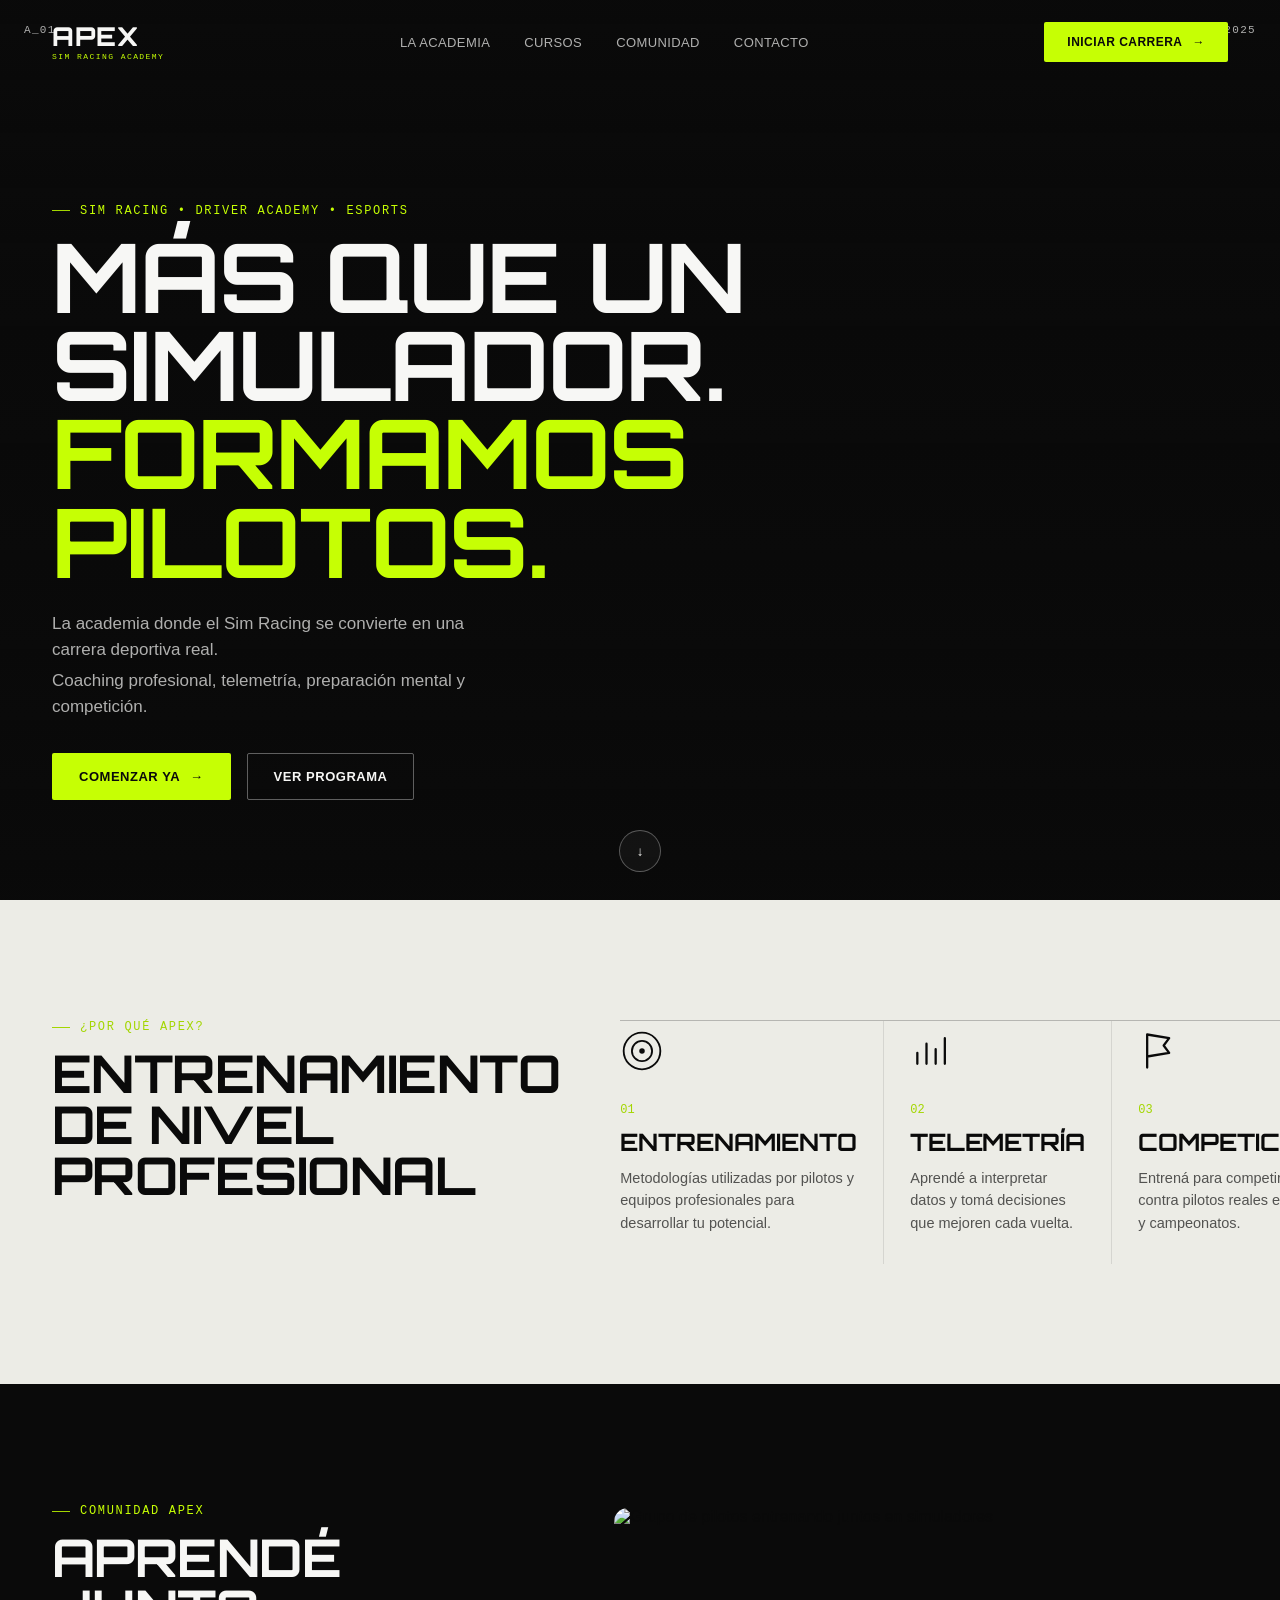
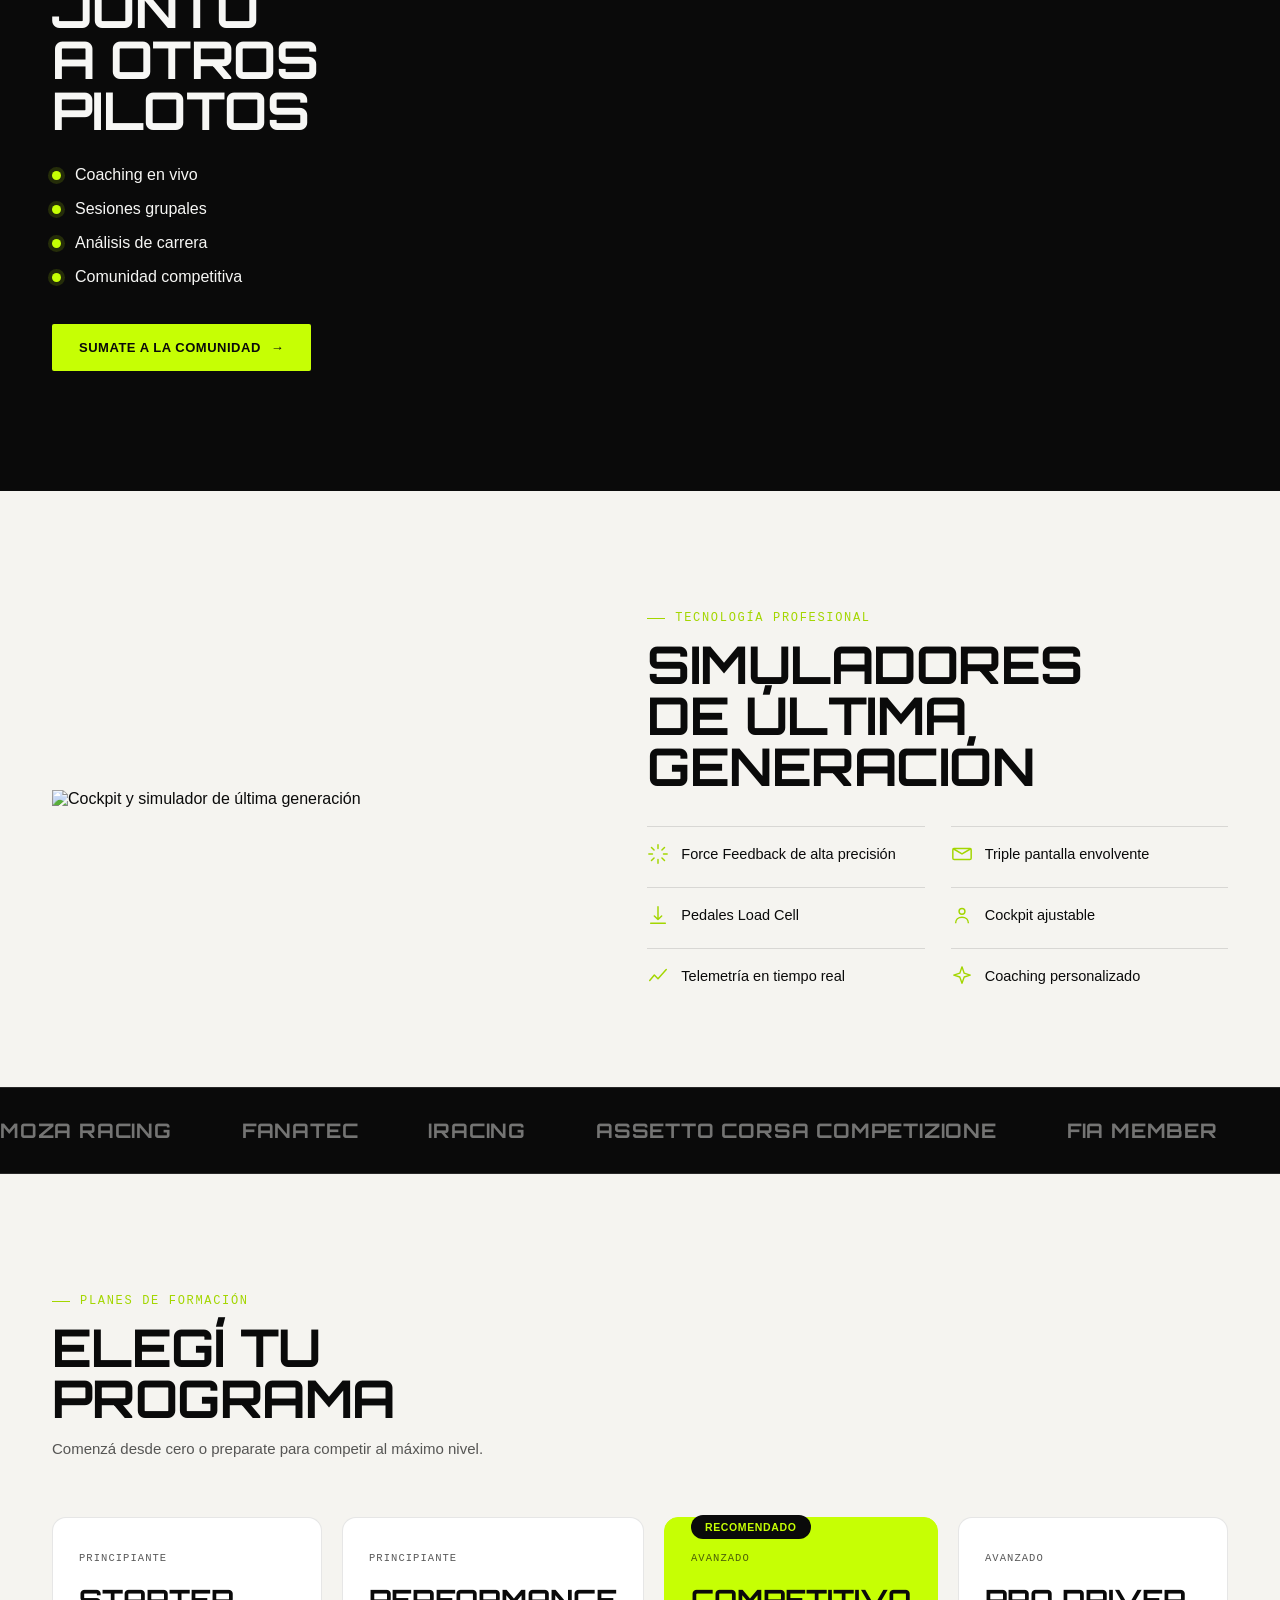
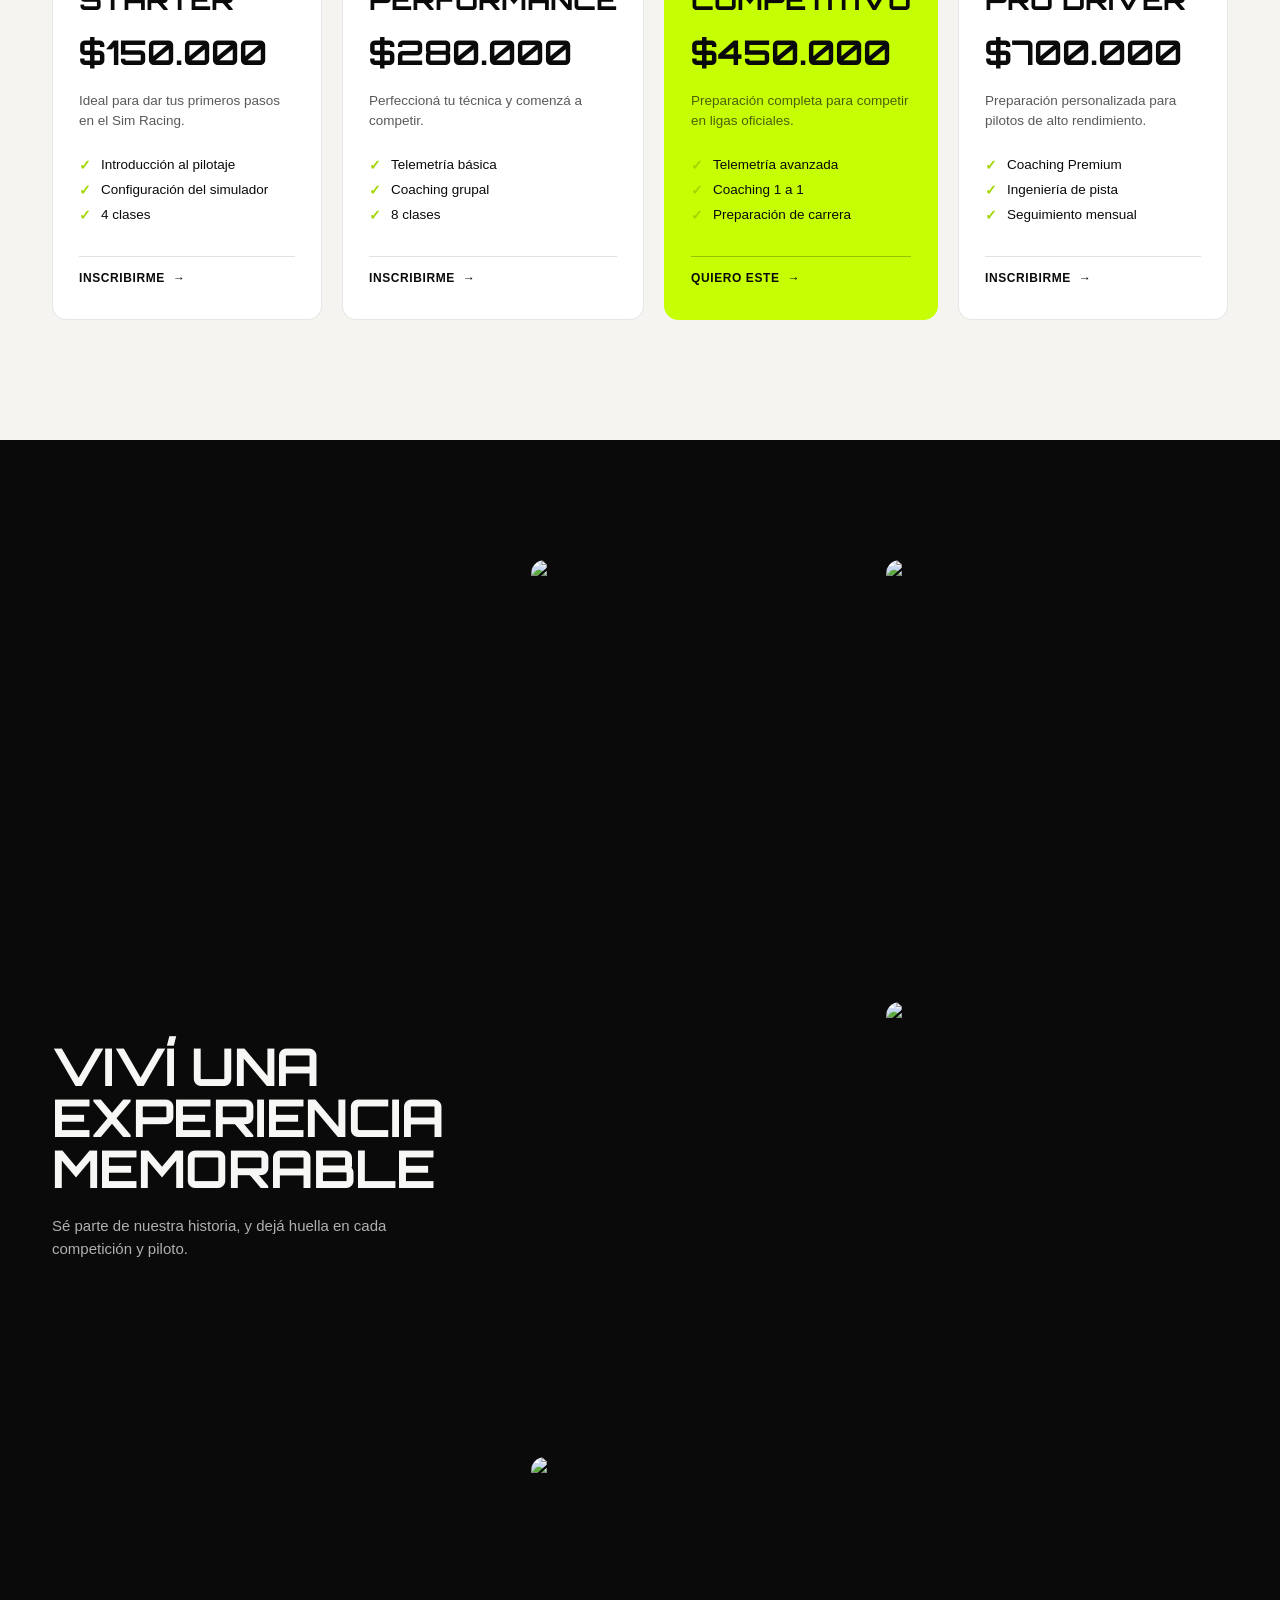
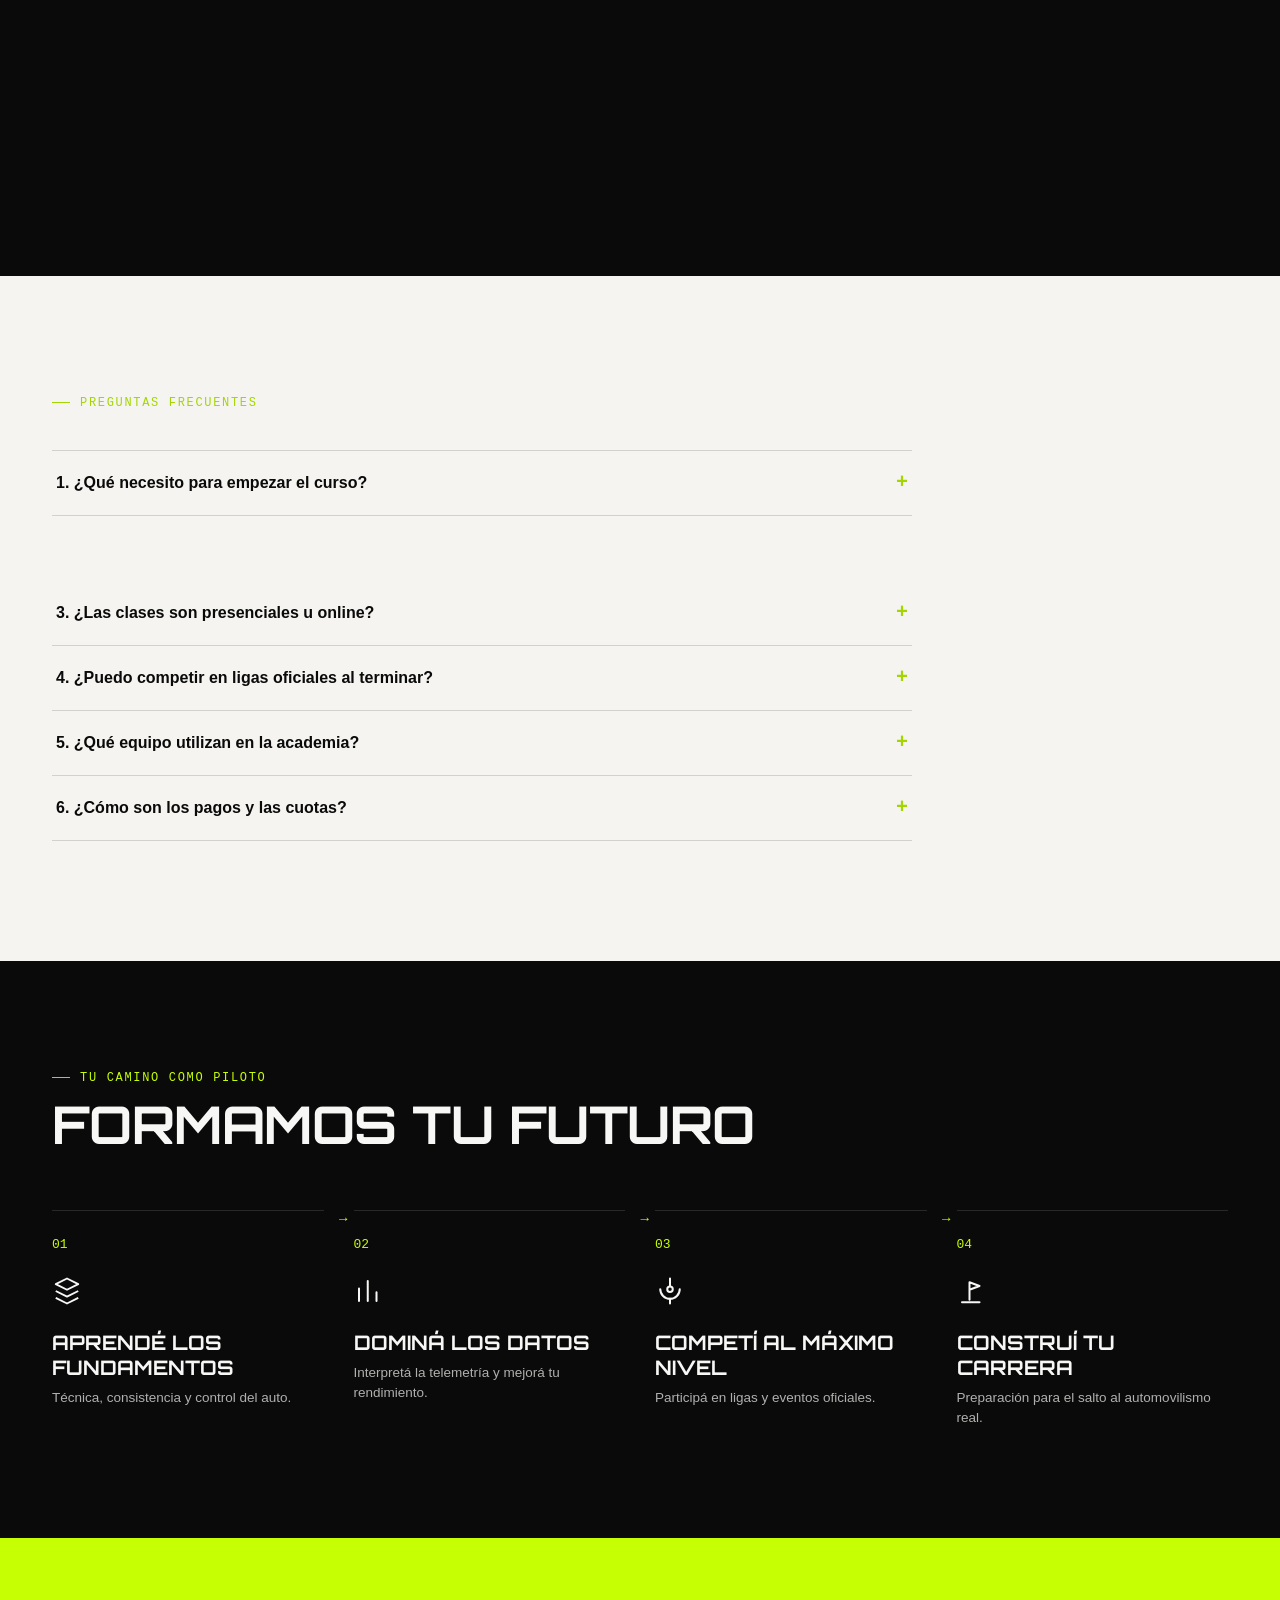
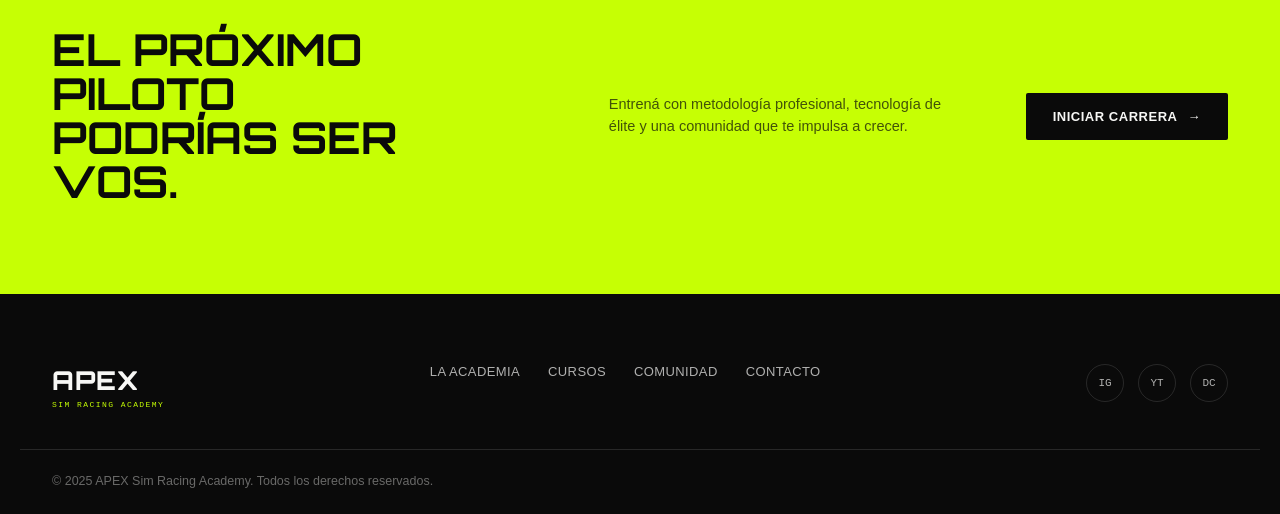
==== commit ecee2570: "Add files via upload pequeño cambio en el index para ver si cargan las imágenes y videos según recom" ====
--- a/index.html
+++ b/index.html
@@ -69,7 +69,7 @@
       </p>
 
       <div class="hero__actions">
-        <a href="#programas" class="btn btn--lime">Comenzar ahora <span class="arrow">→</span></a>
+        <a href="#programas" class="btn btn--lime">Comenzar ya <span class="arrow">→</span></a>
         <a href="detalle.html" class="btn btn--ghost">Ver programa</a>
       </div>
     </div>
